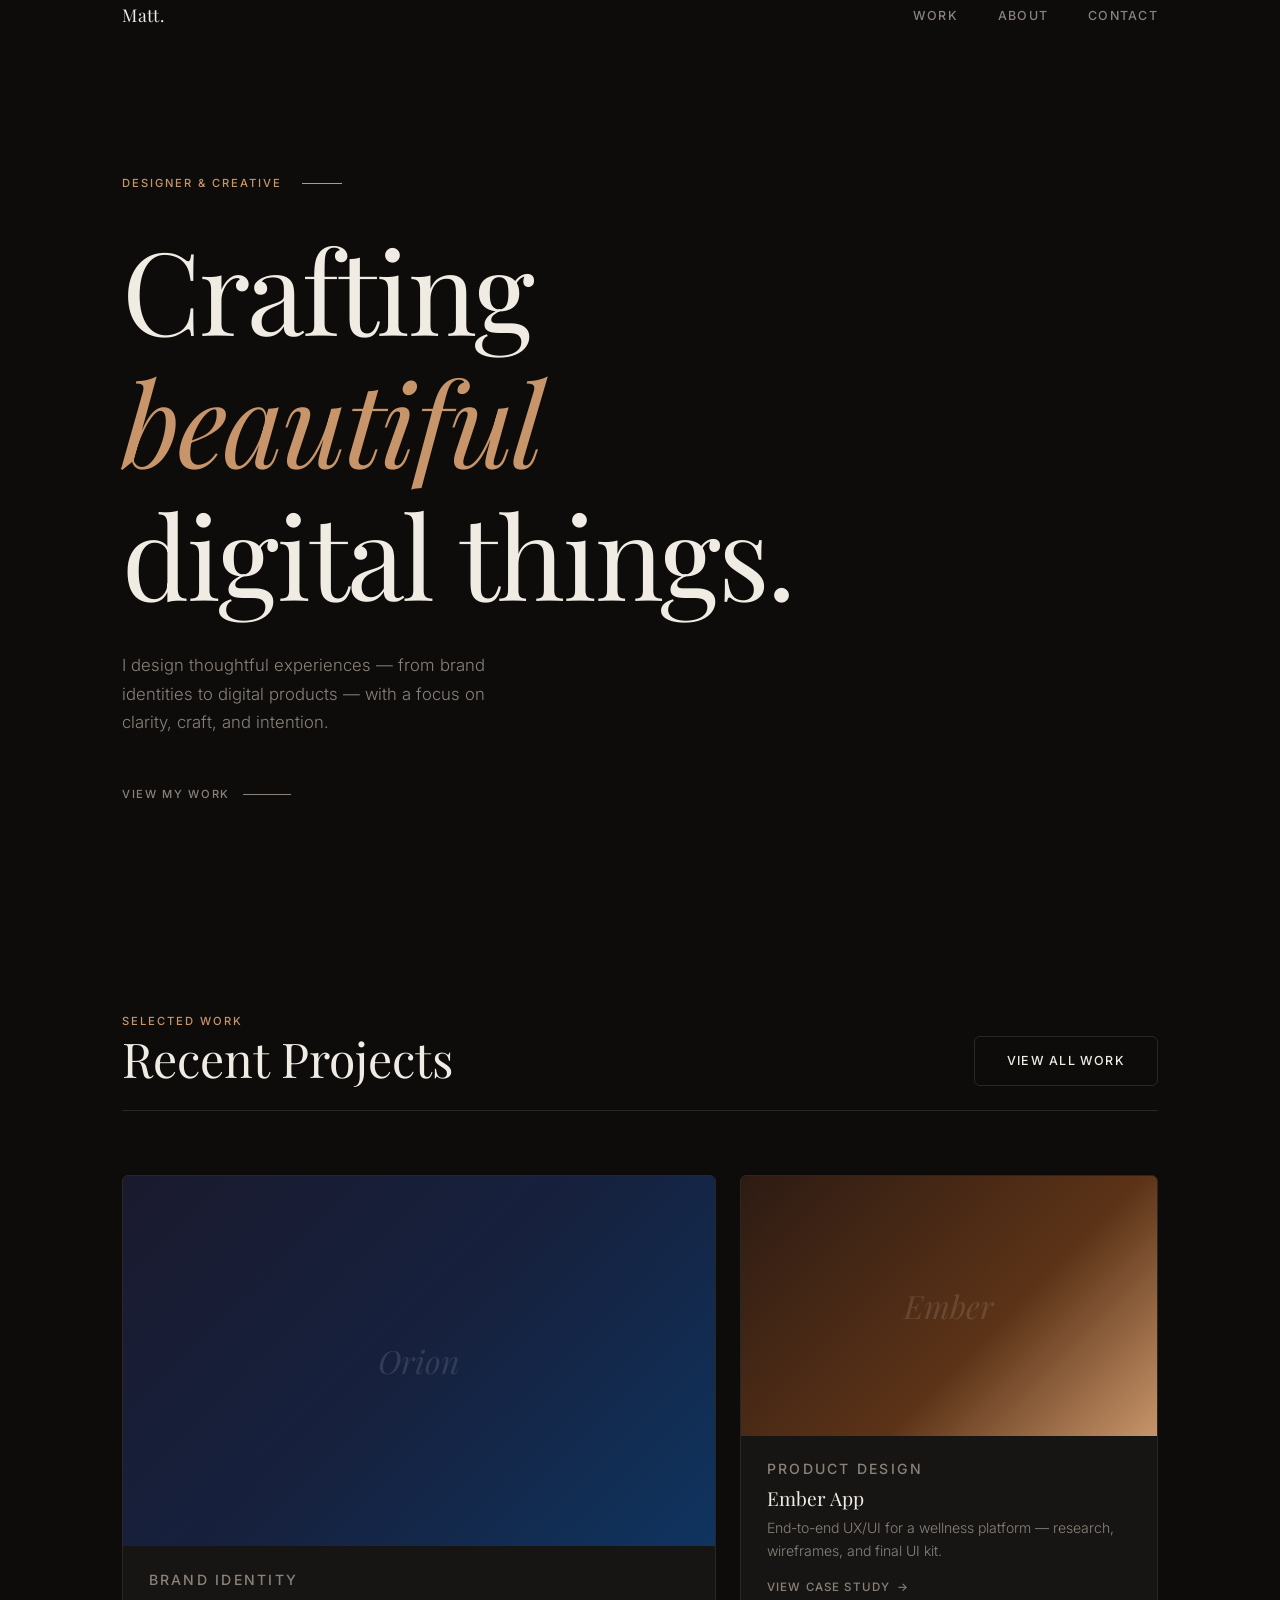
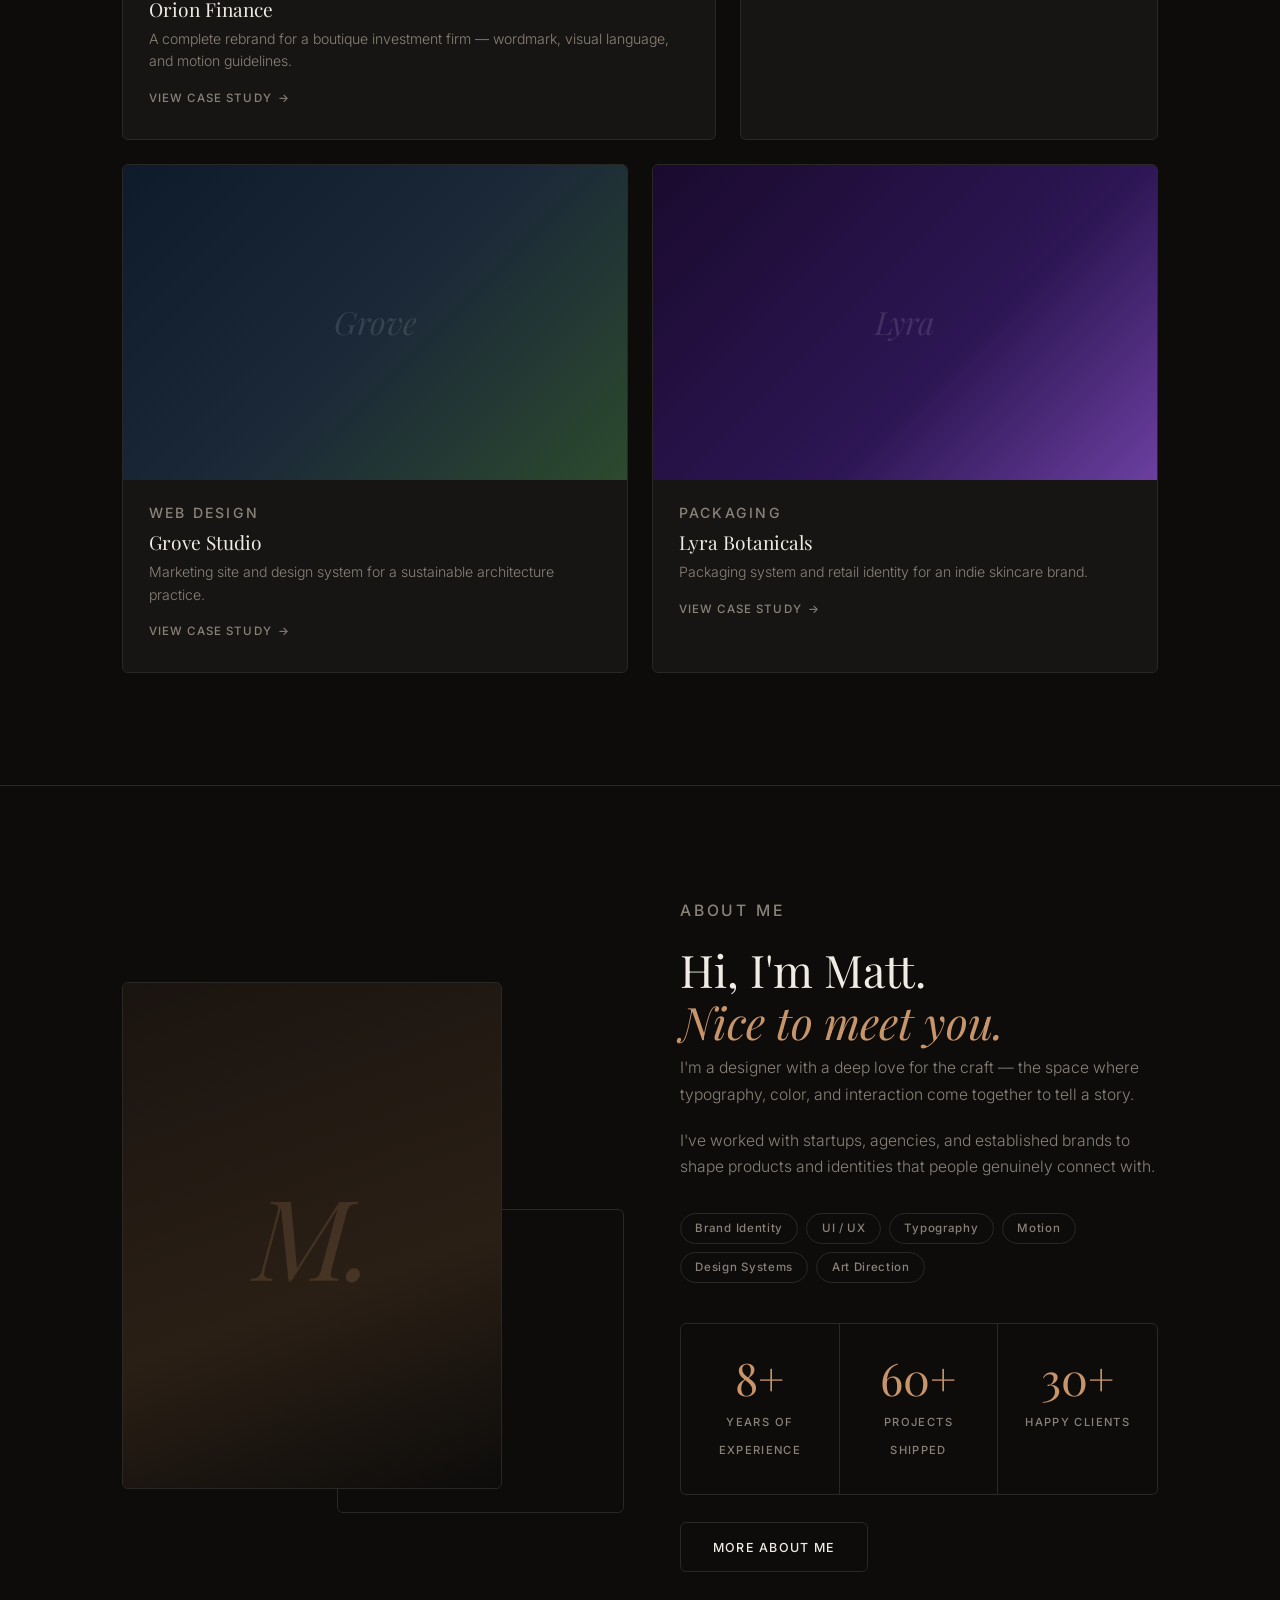
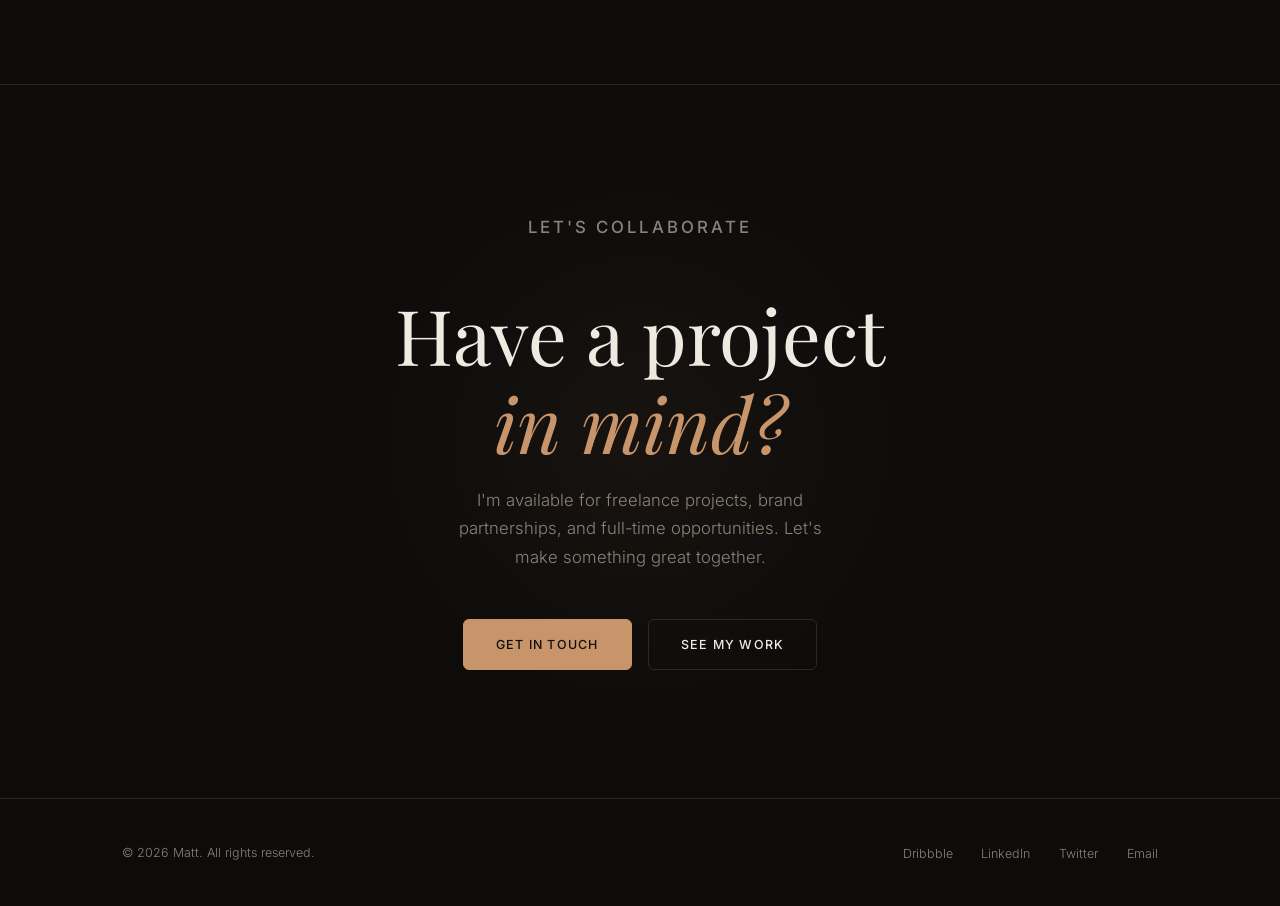
==== index.html @ e208a5a8 "first commit" ====
<!DOCTYPE html>
<html lang="en">
<head>
  <meta charset="UTF-8" />
  <meta name="viewport" content="width=device-width, initial-scale=1.0" />
  <title>Matt — Designer</title>
  <link rel="stylesheet" href="css/style.css" />
</head>
<body>

  <!-- Navigation -->
  <div class="nav-wrap">
    <nav class="container">
      <a href="index.html" class="nav-logo">Matt.</a>
      <ul class="nav-links">
        <li><a href="work.html">Work</a></li>
        <li><a href="about.html">About</a></li>
        <li><a href="contact.html">Contact</a></li>
      </ul>
    </nav>
  </div>

  <!-- Hero -->
  <section class="hero">
    <div class="hero-inner">
      <div class="hero-meta">
        <span class="eyebrow">Designer &amp; Creative</span>
        <span class="line"></span>
      </div>
      <h1 class="display">Crafting<br /><em style="font-style:italic; color:var(--accent)">beautiful</em><br />digital things.</h1>
      <p class="hero-sub">I design thoughtful experiences — from brand identities to digital products — with a focus on clarity, craft, and intention.</p>
      <a href="work.html" class="hero-scroll">View my work</a>
    </div>
  </section>

  <!-- Selected Work -->
  <section>
    <div class="container">
      <div class="section-header">
        <div>
          <p class="eyebrow">Selected work</p>
          <h2>Recent Projects</h2>
        </div>
        <a href="work.html" class="btn">View all work</a>
      </div>

      <div class="work-grid">

        <!-- Card 1 — wide -->
        <a href="work.html" class="work-card wide">
          <div class="card-thumb">
            <div class="thumb-bg pal-1"></div>
            <span class="card-thumb-label">Orion</span>
          </div>
          <div class="card-body">
            <p class="card-type">Brand Identity</p>
            <h3>Orion Finance</h3>
            <p>A complete rebrand for a boutique investment firm — wordmark, visual language, and motion guidelines.</p>
            <span class="card-link">View case study</span>
          </div>
        </a>

        <!-- Card 2 — tall -->
        <a href="work.html" class="work-card tall">
          <div class="card-thumb">
            <div class="thumb-bg pal-2"></div>
            <span class="card-thumb-label">Ember</span>
          </div>
          <div class="card-body">
            <p class="card-type">Product Design</p>
            <h3>Ember App</h3>
            <p>End-to-end UX/UI for a wellness platform — research, wireframes, and final UI kit.</p>
            <span class="card-link">View case study</span>
          </div>
        </a>

        <!-- Card 3 — half -->
        <a href="work.html" class="work-card half">
          <div class="card-thumb">
            <div class="thumb-bg pal-3"></div>
            <span class="card-thumb-label">Grove</span>
          </div>
          <div class="card-body">
            <p class="card-type">Web Design</p>
            <h3>Grove Studio</h3>
            <p>Marketing site and design system for a sustainable architecture practice.</p>
            <span class="card-link">View case study</span>
          </div>
        </a>

        <!-- Card 4 — half -->
        <a href="work.html" class="work-card half">
          <div class="card-thumb">
            <div class="thumb-bg pal-4"></div>
            <span class="card-thumb-label">Lyra</span>
          </div>
          <div class="card-body">
            <p class="card-type">Packaging</p>
            <h3>Lyra Botanicals</h3>
            <p>Packaging system and retail identity for an indie skincare brand.</p>
            <span class="card-link">View case study</span>
          </div>
        </a>

      </div>
    </div>
  </section>

  <hr class="divider" />

  <!-- About strip -->
  <section>
    <div class="container">
      <div class="about-strip">

        <div class="about-photo-wrap">
          <div class="photo-placeholder">
            <div class="ph-bg"></div>
            <span class="ph-initials">M.</span>
          </div>
          <div class="photo-accent"></div>
        </div>

        <div class="about-content">
          <p class="eyebrow">About me</p>
          <h2>Hi, I'm Matt.<br /><em>Nice to meet you.</em></h2>
          <p>I'm a designer with a deep love for the craft — the space where typography, color, and interaction come together to tell a story.</p>
          <p>I've worked with startups, agencies, and established brands to shape products and identities that people genuinely connect with.</p>
          <div class="skills-row">
            <span class="skill-tag">Brand Identity</span>
            <span class="skill-tag">UI / UX</span>
            <span class="skill-tag">Typography</span>
            <span class="skill-tag">Motion</span>
            <span class="skill-tag">Design Systems</span>
            <span class="skill-tag">Art Direction</span>
          </div>
          <div class="stats">
            <div class="stat">
              <span class="stat-num">8+</span>
              <span class="stat-label">Years of experience</span>
            </div>
            <div class="stat">
              <span class="stat-num">60+</span>
              <span class="stat-label">Projects shipped</span>
            </div>
            <div class="stat">
              <span class="stat-num">30+</span>
              <span class="stat-label">Happy clients</span>
            </div>
          </div>
          <br />
          <a href="about.html" class="btn">More about me</a>
        </div>

      </div>
    </div>
  </section>

  <hr class="divider" />

  <!-- Contact CTA -->
  <section class="cta">
    <div class="container">
      <p class="eyebrow">Let's collaborate</p>
      <h2>Have a project<br /><em style="font-style:italic; color:var(--accent)">in mind?</em></h2>
      <p>I'm available for freelance projects, brand partnerships, and full-time opportunities. Let's make something great together.</p>
      <div class="cta-links">
        <a href="contact.html" class="btn btn-primary">Get in touch</a>
        <a href="work.html" class="btn">See my work</a>
      </div>
    </div>
  </section>

  <!-- Footer -->
  <footer>
    <div class="footer-inner">
      <p class="footer-copy">&copy; 2026 Matt. All rights reserved.</p>
      <ul class="footer-links">
        <li><a href="https://dribbble.com" target="_blank" rel="noopener">Dribbble</a></li>
        <li><a href="https://linkedin.com" target="_blank" rel="noopener">LinkedIn</a></li>
        <li><a href="https://twitter.com" target="_blank" rel="noopener">Twitter</a></li>
        <li><a href="mailto:hello@matt.design">Email</a></li>
      </ul>
    </div>
  </footer>

</body>
</html>
---- css/style.css ----
/* ============================================================
   Matt — Designer Portfolio
   ============================================================ */

@import url('https://fonts.googleapis.com/css2?family=Playfair+Display:ital,wght@0,400;0,600;1,400&family=Inter:wght@300;400;500&display=swap');

/* ── Variables ─────────────────────────────────────────────── */
:root {
  --bg:        #0d0c0b;
  --bg-card:   #161513;
  --fg:        #f0ece4;
  --fg-muted:  #8a8279;
  --accent:    #c8956a;
  --accent-lt: #e0b896;
  --border:    #2a2825;
  --radius:    6px;
  --max-w:     1100px;

  --font-display: 'Playfair Display', Georgia, serif;
  --font-body:    'Inter', system-ui, sans-serif;
}

/* ── Reset ──────────────────────────────────────────────────── */
*, *::before, *::after { box-sizing: border-box; margin: 0; padding: 0; }

html { scroll-behavior: smooth; }

body {
  background-color: var(--bg);
  color: var(--fg);
  font-family: var(--font-body);
  font-weight: 300;
  font-size: 1rem;
  line-height: 1.7;
  -webkit-font-smoothing: antialiased;
}

img { display: block; max-width: 100%; }
a   { color: inherit; text-decoration: none; }

/* ── Typography ─────────────────────────────────────────────── */
h1, h2, h3, h4 {
  font-family: var(--font-display);
  font-weight: 400;
  line-height: 1.15;
  color: var(--fg);
}

.display {
  font-size: clamp(3.5rem, 9vw, 8rem);
  letter-spacing: -0.02em;
}

.eyebrow {
  font-family: var(--font-body);
  font-size: 0.7rem;
  font-weight: 500;
  letter-spacing: 0.18em;
  text-transform: uppercase;
  color: var(--accent);
}

/* ── Layout ─────────────────────────────────────────────────── */
.container {
  width: 100%;
  max-width: var(--max-w);
  margin: 0 auto;
  padding: 0 2rem;
}

section { padding: 7rem 0; }

/* ── Navigation ─────────────────────────────────────────────── */
nav {
  position: fixed;
  top: 0;
  left: 0;
  right: 0;
  z-index: 100;
  padding: 1.5rem 2rem;
  display: flex;
  align-items: center;
  justify-content: space-between;
  max-width: var(--max-w);
  margin: 0 auto;
}

/* full-width fixed bar behind nav */
.nav-wrap {
  position: fixed;
  top: 0; left: 0; right: 0;
  z-index: 100;
  background: linear-gradient(to bottom, var(--bg) 60%, transparent);
}

.nav-logo {
  font-family: var(--font-display);
  font-size: 1.1rem;
  letter-spacing: 0.04em;
  color: var(--fg);
  transition: color 0.2s;
}
.nav-logo:hover { color: var(--accent); }

.nav-links {
  list-style: none;
  display: flex;
  gap: 2.5rem;
}

.nav-links a {
  font-size: 0.78rem;
  font-weight: 500;
  letter-spacing: 0.1em;
  text-transform: uppercase;
  color: var(--fg-muted);
  transition: color 0.2s;
}
.nav-links a:hover,
.nav-links a.active { color: var(--accent); }

/* ── Hero ───────────────────────────────────────────────────── */
.hero {
  min-height: 100svh;
  display: flex;
  flex-direction: column;
  justify-content: flex-end;
  padding-bottom: 6rem;
}

.hero-inner {
  max-width: var(--max-w);
  margin: 0 auto;
  padding: 0 2rem;
  width: 100%;
}

.hero-meta {
  display: flex;
  align-items: center;
  gap: 1.2rem;
  margin-bottom: 1.8rem;
}

.hero-meta .line {
  width: 2.5rem;
  height: 1px;
  background: var(--accent);
}

.hero h1 { margin-bottom: 2rem; }

.hero-sub {
  max-width: 38ch;
  color: var(--fg-muted);
  font-size: 1.05rem;
  margin-bottom: 3rem;
}

.hero-scroll {
  font-size: 0.7rem;
  font-weight: 500;
  letter-spacing: 0.15em;
  text-transform: uppercase;
  color: var(--fg-muted);
  display: flex;
  align-items: center;
  gap: 0.8rem;
  transition: color 0.2s;
}

.hero-scroll::after {
  content: '';
  display: block;
  width: 3rem;
  height: 1px;
  background: currentColor;
  transition: width 0.3s;
}

.hero-scroll:hover { color: var(--accent); }
.hero-scroll:hover::after { width: 5rem; }

/* ── Buttons ────────────────────────────────────────────────── */
.btn {
  display: inline-flex;
  align-items: center;
  gap: 0.6rem;
  padding: 0.85rem 2rem;
  border: 1px solid var(--border);
  border-radius: var(--radius);
  font-family: var(--font-body);
  font-size: 0.78rem;
  font-weight: 500;
  letter-spacing: 0.1em;
  text-transform: uppercase;
  color: var(--fg);
  background: transparent;
  transition: border-color 0.25s, background 0.25s, color 0.25s;
  cursor: pointer;
}
.btn:hover {
  border-color: var(--accent);
  background: var(--accent);
  color: var(--bg);
}

.btn-primary {
  background: var(--accent);
  border-color: var(--accent);
  color: var(--bg);
}
.btn-primary:hover {
  background: var(--accent-lt);
  border-color: var(--accent-lt);
}

/* ── Section headings ───────────────────────────────────────── */
.section-header {
  display: flex;
  align-items: flex-end;
  justify-content: space-between;
  margin-bottom: 4rem;
  padding-bottom: 1.5rem;
  border-bottom: 1px solid var(--border);
  gap: 1rem;
  flex-wrap: wrap;
}

.section-header h2 { font-size: clamp(2rem, 4vw, 3rem); }

/* ── Work grid ──────────────────────────────────────────────── */
.work-grid {
  display: grid;
  grid-template-columns: repeat(12, 1fr);
  gap: 1.5rem;
}

.work-card {
  background: var(--bg-card);
  border: 1px solid var(--border);
  border-radius: var(--radius);
  overflow: hidden;
  transition: border-color 0.3s, transform 0.3s;
  cursor: pointer;
}

.work-card:hover {
  border-color: var(--accent);
  transform: translateY(-4px);
}

.work-card.wide  { grid-column: span 7; }
.work-card.tall  { grid-column: span 5; }
.work-card.half  { grid-column: span 6; }

.card-thumb {
  width: 100%;
  aspect-ratio: 16/10;
  display: flex;
  align-items: center;
  justify-content: center;
  overflow: hidden;
  position: relative;
}

.card-thumb .thumb-bg {
  position: absolute;
  inset: 0;
  transition: transform 0.5s ease;
}

.work-card:hover .thumb-bg { transform: scale(1.04); }

/* Placeholder palettes for thumbnails */
.pal-1 { background: linear-gradient(135deg, #1a1a2e 0%, #16213e 50%, #0f3460 100%); }
.pal-2 { background: linear-gradient(135deg, #2d1b13 0%, #5c3317 60%, #c8956a 100%); }
.pal-3 { background: linear-gradient(135deg, #0d1b2a 0%, #1b2838 50%, #2c4a2e 100%); }
.pal-4 { background: linear-gradient(135deg, #1a0a2e 0%, #2d1654 60%, #6b3fa0 100%); }
.pal-5 { background: linear-gradient(135deg, #1a1a14 0%, #2e2e1e 50%, #4a4a2e 100%); }

.card-thumb-label {
  position: relative;
  z-index: 1;
  font-family: var(--font-display);
  font-size: 2rem;
  color: rgba(255,255,255,0.12);
  font-style: italic;
}

.card-body {
  padding: 1.4rem 1.6rem 1.8rem;
}

.card-type {
  font-size: 0.65rem;
  font-weight: 500;
  letter-spacing: 0.16em;
  text-transform: uppercase;
  color: var(--accent);
  margin-bottom: 0.4rem;
}

.card-body h3 {
  font-size: 1.2rem;
  margin-bottom: 0.5rem;
}

.card-body p {
  font-size: 0.88rem;
  color: var(--fg-muted);
  line-height: 1.6;
}

.card-link {
  display: inline-flex;
  align-items: center;
  gap: 0.4rem;
  font-size: 0.72rem;
  font-weight: 500;
  letter-spacing: 0.1em;
  text-transform: uppercase;
  color: var(--fg-muted);
  margin-top: 1rem;
  transition: color 0.2s;
}
.card-link::after {
  content: '→';
  transition: transform 0.2s;
}
.card-link:hover { color: var(--accent); }
.card-link:hover::after { transform: translateX(3px); }

/* ── About strip ────────────────────────────────────────────── */
.about-strip {
  display: grid;
  grid-template-columns: 1fr 1fr;
  gap: 5rem;
  align-items: center;
}

.about-photo-wrap {
  position: relative;
}

.photo-placeholder {
  width: 100%;
  aspect-ratio: 3/4;
  max-width: 380px;
  background: var(--bg-card);
  border: 1px solid var(--border);
  border-radius: var(--radius);
  display: flex;
  align-items: center;
  justify-content: center;
  overflow: hidden;
  position: relative;
}

.photo-placeholder .ph-bg {
  position: absolute;
  inset: 0;
  background: linear-gradient(160deg, #1a1410 0%, #2a1f15 60%, var(--bg) 100%);
}

.photo-placeholder .ph-initials {
  position: relative;
  font-family: var(--font-display);
  font-size: 7rem;
  color: rgba(200,149,106,0.18);
  font-style: italic;
  letter-spacing: -0.03em;
}

.photo-accent {
  position: absolute;
  bottom: -1.5rem;
  right: -1.5rem;
  width: 60%;
  height: 60%;
  border: 1px solid var(--border);
  border-radius: var(--radius);
  z-index: -1;
}

.about-content h2 {
  font-size: clamp(2rem, 3.5vw, 2.8rem);
  margin-bottom: 0.5rem;
}

.about-content h2 em {
  font-style: italic;
  color: var(--accent);
}

.about-content p {
  color: var(--fg-muted);
  margin-bottom: 1.2rem;
  font-size: 0.98rem;
}

.skills-row {
  display: flex;
  flex-wrap: wrap;
  gap: 0.5rem;
  margin: 2rem 0 2.5rem;
}

.skill-tag {
  padding: 0.3rem 0.9rem;
  border: 1px solid var(--border);
  border-radius: 100px;
  font-size: 0.72rem;
  font-weight: 500;
  letter-spacing: 0.06em;
  color: var(--fg-muted);
  transition: border-color 0.2s, color 0.2s;
}
.skill-tag:hover { border-color: var(--accent); color: var(--accent); }

/* ── Stats ──────────────────────────────────────────────────── */
.stats {
  display: grid;
  grid-template-columns: repeat(3, 1fr);
  gap: 0;
  border: 1px solid var(--border);
  border-radius: var(--radius);
  overflow: hidden;
}

.stat {
  padding: 2rem 1.5rem;
  text-align: center;
  border-right: 1px solid var(--border);
}
.stat:last-child { border-right: none; }

.stat-num {
  font-family: var(--font-display);
  font-size: 2.8rem;
  color: var(--accent);
  display: block;
  line-height: 1;
  margin-bottom: 0.4rem;
}

.stat-label {
  font-size: 0.7rem;
  font-weight: 500;
  letter-spacing: 0.12em;
  text-transform: uppercase;
  color: var(--fg-muted);
}

/* ── Contact CTA ────────────────────────────────────────────── */
.cta {
  text-align: center;
  padding: 8rem 0;
  position: relative;
  overflow: hidden;
}

.cta::before {
  content: '';
  position: absolute;
  top: 50%;
  left: 50%;
  transform: translate(-50%, -50%);
  width: 600px;
  height: 600px;
  border-radius: 50%;
  background: radial-gradient(circle, rgba(200,149,106,0.05) 0%, transparent 70%);
  pointer-events: none;
}

.cta h2 {
  font-size: clamp(2.5rem, 6vw, 5rem);
  margin-bottom: 1.2rem;
}

.cta p {
  color: var(--fg-muted);
  font-size: 1.05rem;
  max-width: 38ch;
  margin: 0 auto 3rem;
}

.cta-links {
  display: flex;
  align-items: center;
  justify-content: center;
  gap: 1rem;
  flex-wrap: wrap;
}

/* ── Divider ────────────────────────────────────────────────── */
.divider {
  border: none;
  border-top: 1px solid var(--border);
  margin: 0;
}

/* ── Footer ─────────────────────────────────────────────────── */
footer {
  padding: 2.5rem 0;
  border-top: 1px solid var(--border);
}

.footer-inner {
  max-width: var(--max-w);
  margin: 0 auto;
  padding: 0 2rem;
  display: flex;
  align-items: center;
  justify-content: space-between;
  flex-wrap: wrap;
  gap: 1rem;
}

.footer-copy {
  font-size: 0.78rem;
  color: var(--fg-muted);
}

.footer-links {
  list-style: none;
  display: flex;
  gap: 1.8rem;
}

.footer-links a {
  font-size: 0.78rem;
  color: var(--fg-muted);
  transition: color 0.2s;
}
.footer-links a:hover { color: var(--accent); }

/* ── Page hero (inner pages) ────────────────────────────────── */
.page-hero {
  padding: 12rem 0 5rem;
}

.page-hero h1 {
  font-size: clamp(2.8rem, 6vw, 5.5rem);
  margin-top: 1rem;
}

/* ── About page ─────────────────────────────────────────────── */
.about-full {
  display: grid;
  grid-template-columns: 2fr 3fr;
  gap: 6rem;
  align-items: start;
  padding: 0 0 7rem;
}

.about-sidebar { position: sticky; top: 7rem; }

.about-sidebar .photo-placeholder { max-width: 100%; }

.about-text h3 {
  font-size: clamp(1.5rem, 2.5vw, 2rem);
  margin: 3rem 0 0.8rem;
}
.about-text h3:first-child { margin-top: 0; }

.about-text p {
  color: var(--fg-muted);
  font-size: 0.98rem;
  margin-bottom: 1rem;
}

.experience-list { list-style: none; margin-top: 2rem; }

.experience-item {
  display: grid;
  grid-template-columns: 1fr 3fr;
  gap: 2rem;
  padding: 1.8rem 0;
  border-top: 1px solid var(--border);
}

.exp-year {
  font-size: 0.75rem;
  font-weight: 500;
  letter-spacing: 0.1em;
  text-transform: uppercase;
  color: var(--fg-muted);
  padding-top: 0.2rem;
}

.exp-role {
  font-family: var(--font-display);
  font-size: 1.05rem;
  margin-bottom: 0.25rem;
}

.exp-co {
  font-size: 0.82rem;
  color: var(--accent);
  margin-bottom: 0.5rem;
}

.exp-desc {
  font-size: 0.88rem;
  color: var(--fg-muted);
}

/* ── Work page grid ─────────────────────────────────────────── */
.work-page-grid {
  display: grid;
  grid-template-columns: repeat(2, 1fr);
  gap: 1.5rem;
  padding-bottom: 7rem;
}

.work-page-grid .work-card { grid-column: span 1; }
.work-page-grid .work-card.featured { grid-column: span 2; }

.work-page-grid .card-thumb { aspect-ratio: 16/9; }

.filter-row {
  display: flex;
  gap: 0.6rem;
  flex-wrap: wrap;
  margin-bottom: 4rem;
}

.filter-btn {
  padding: 0.4rem 1.1rem;
  border: 1px solid var(--border);
  border-radius: 100px;
  font-family: var(--font-body);
  font-size: 0.72rem;
  font-weight: 500;
  letter-spacing: 0.08em;
  text-transform: uppercase;
  color: var(--fg-muted);
  background: transparent;
  cursor: pointer;
  transition: all 0.2s;
}

.filter-btn:hover, .filter-btn.active {
  border-color: var(--accent);
  color: var(--accent);
}

/* ── Contact page ───────────────────────────────────────────── */
.contact-grid {
  display: grid;
  grid-template-columns: 5fr 4fr;
  gap: 6rem;
  padding-bottom: 7rem;
  align-items: start;
}

.contact-form { display: flex; flex-direction: column; gap: 1.5rem; }

.form-row { display: grid; grid-template-columns: 1fr 1fr; gap: 1.5rem; }

.field { display: flex; flex-direction: column; gap: 0.5rem; }

.field label {
  font-size: 0.7rem;
  font-weight: 500;
  letter-spacing: 0.12em;
  text-transform: uppercase;
  color: var(--fg-muted);
}

.field input,
.field textarea,
.field select {
  background: var(--bg-card);
  border: 1px solid var(--border);
  border-radius: var(--radius);
  padding: 0.85rem 1rem;
  font-family: var(--font-body);
  font-size: 0.92rem;
  color: var(--fg);
  outline: none;
  transition: border-color 0.2s;
  appearance: none;
}

.field input:focus,
.field textarea:focus,
.field select:focus { border-color: var(--accent); }

.field textarea { resize: vertical; min-height: 150px; }

.contact-info { padding-top: 0.5rem; }

.contact-info p {
  color: var(--fg-muted);
  font-size: 0.98rem;
  margin-bottom: 2.5rem;
}

.contact-detail-list { list-style: none; }

.contact-detail-item {
  padding: 1.2rem 0;
  border-top: 1px solid var(--border);
  display: flex;
  flex-direction: column;
  gap: 0.2rem;
}

.contact-detail-item:last-child { border-bottom: 1px solid var(--border); }

.detail-label {
  font-size: 0.65rem;
  font-weight: 500;
  letter-spacing: 0.14em;
  text-transform: uppercase;
  color: var(--accent);
}

.detail-value {
  font-family: var(--font-display);
  font-size: 1.05rem;
}

/* ── Responsive ─────────────────────────────────────────────── */
@media (max-width: 900px) {
  .work-card.wide,
  .work-card.tall  { grid-column: span 12; }
  .work-card.half  { grid-column: span 12; }

  .about-strip { grid-template-columns: 1fr; gap: 3rem; }
  .photo-placeholder { max-width: 280px; }
  .photo-accent { display: none; }

  .about-full { grid-template-columns: 1fr; gap: 3rem; }
  .about-sidebar { position: static; }

  .work-page-grid { grid-template-columns: 1fr; }
  .work-page-grid .work-card.featured { grid-column: span 1; }

  .contact-grid { grid-template-columns: 1fr; gap: 3rem; }
  .form-row { grid-template-columns: 1fr; }

  .experience-item { grid-template-columns: 1fr; gap: 0.3rem; }
}

@media (max-width: 600px) {
  nav { padding: 1.2rem 1.2rem; }
  .container { padding: 0 1.2rem; }
  .hero-inner { padding: 0 1.2rem; }
  section { padding: 4rem 0; }
  .footer-inner { flex-direction: column; align-items: flex-start; }
  .stats { grid-template-columns: 1fr; }
  .stat { border-right: none; border-bottom: 1px solid var(--border); }
  .stat:last-child { border-bottom: none; }
}
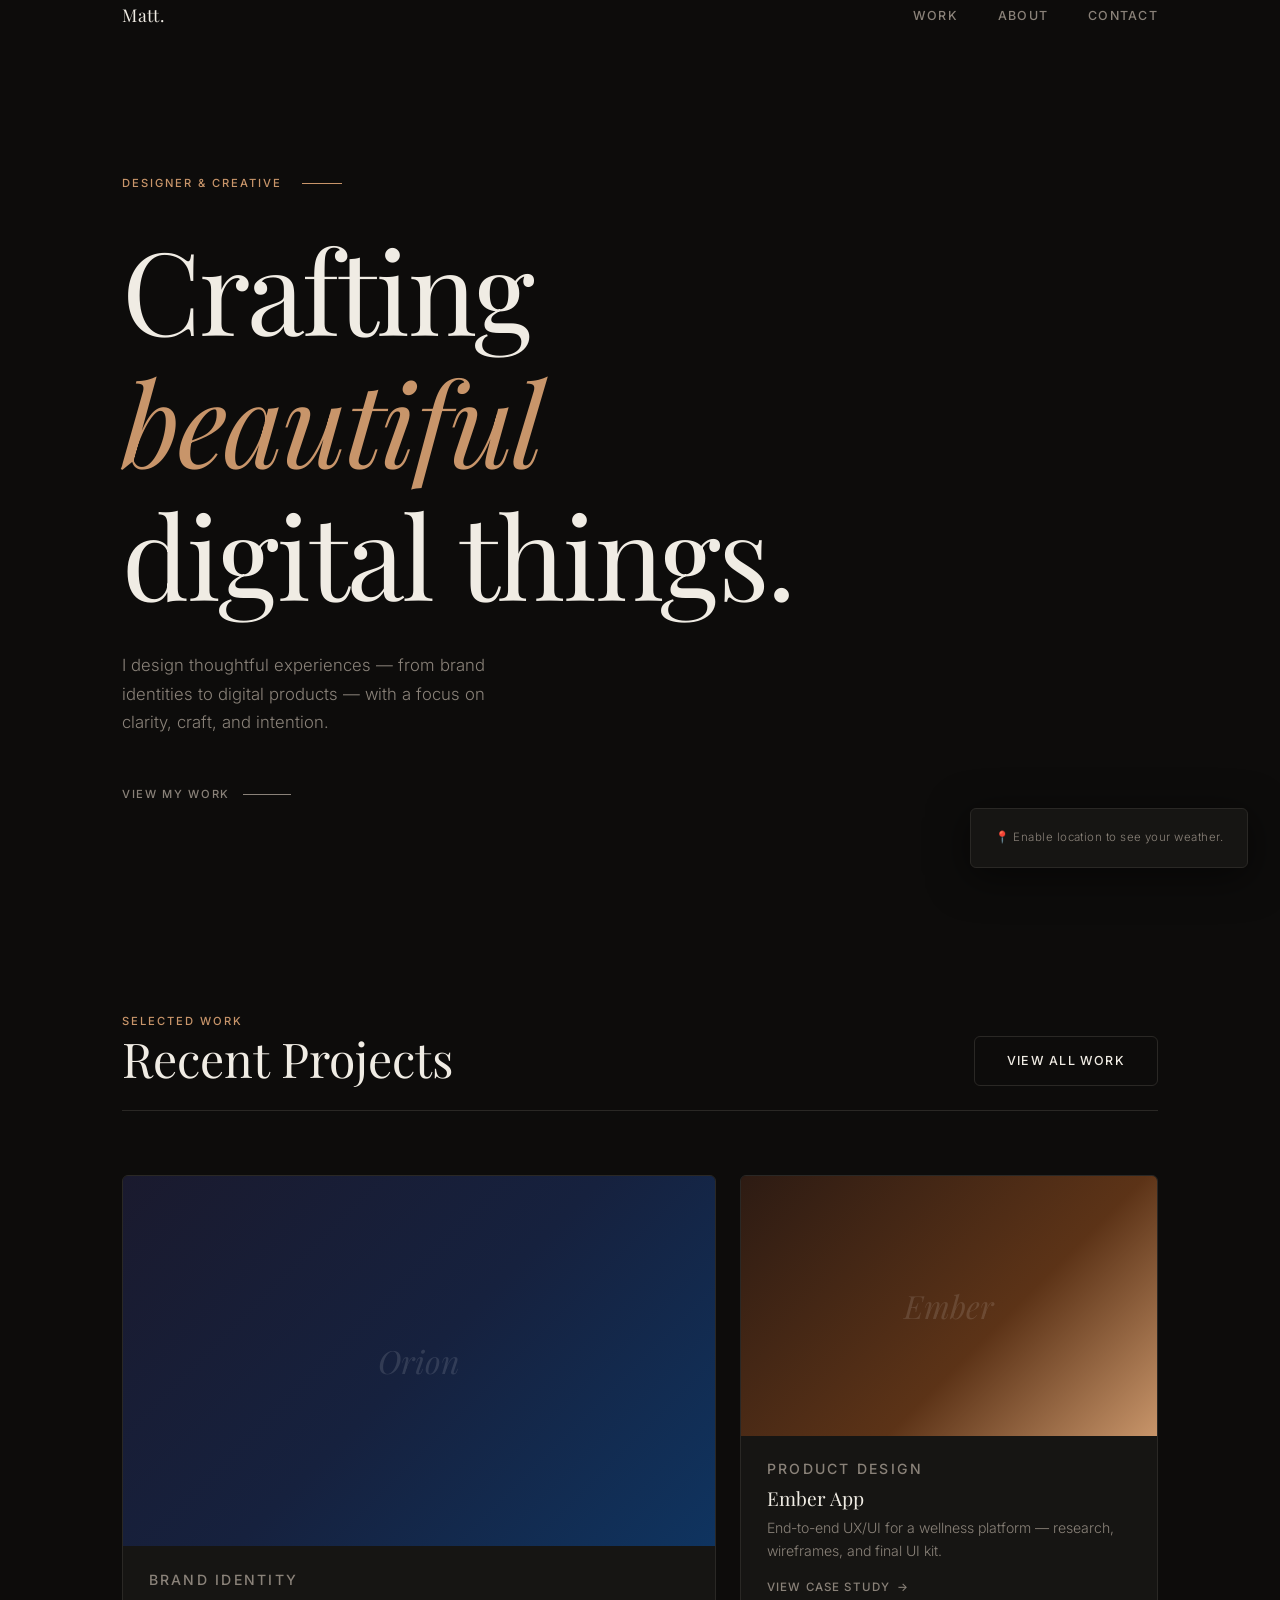
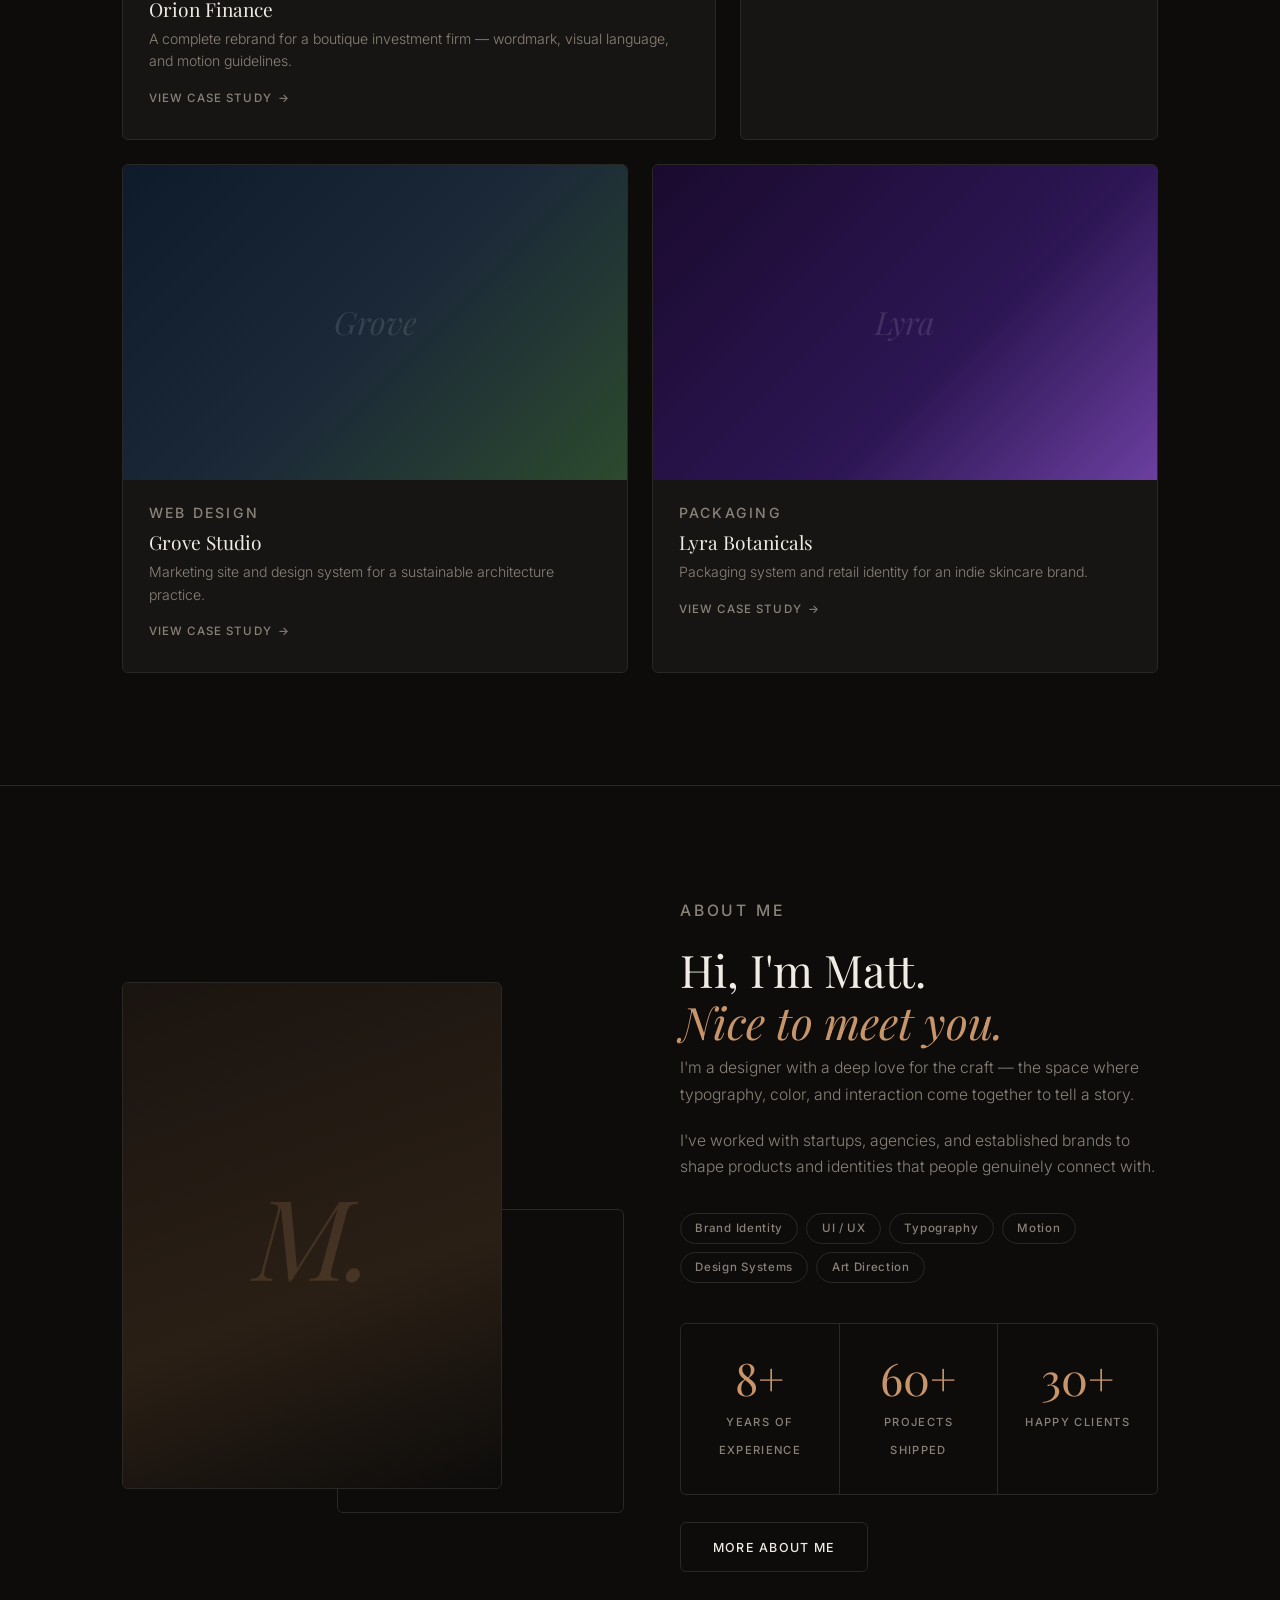
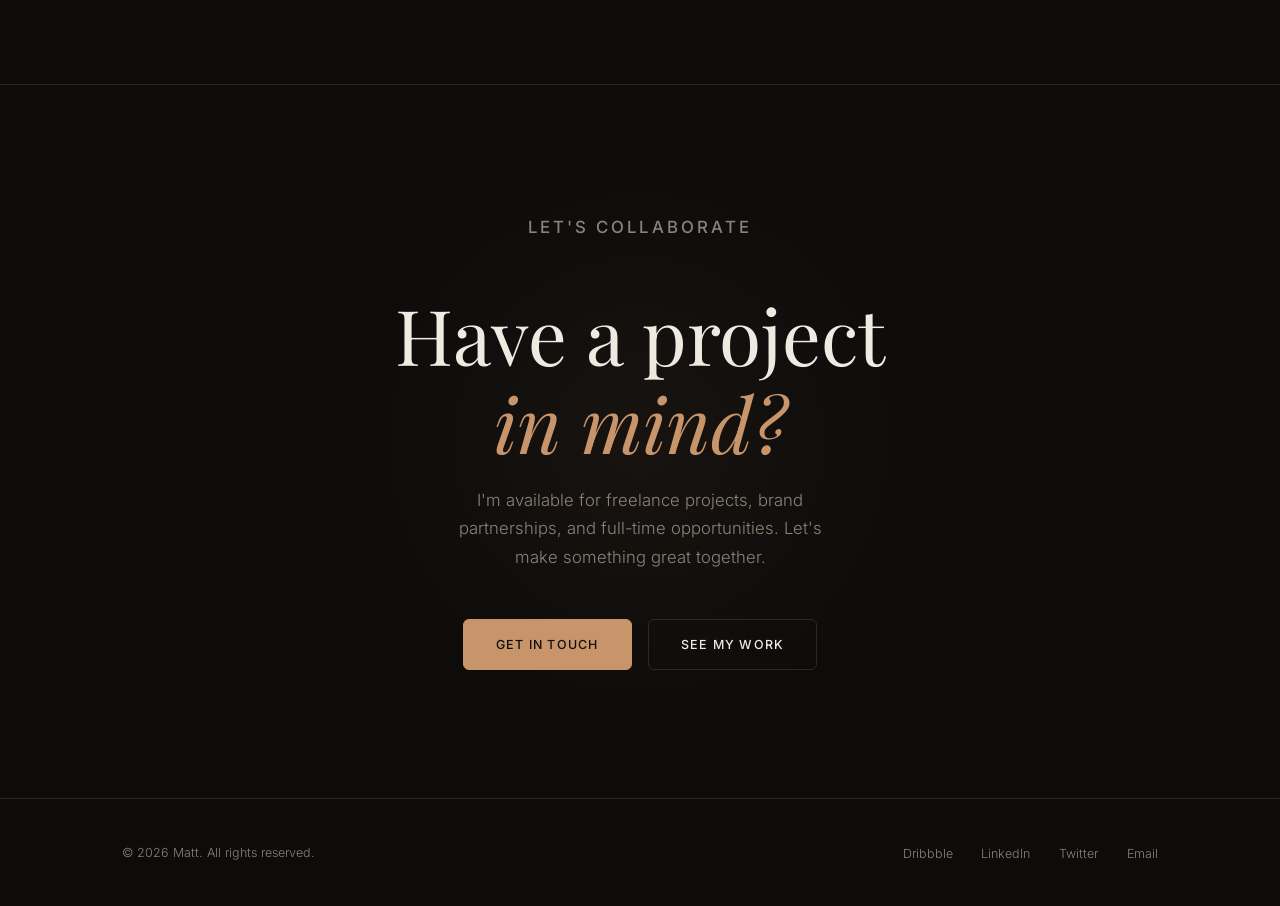
==== commit ba729774: "Add weather widget with loading state and error handling" ====
--- a/index.html
+++ b/index.html
@@ -5,6 +5,85 @@
   <meta name="viewport" content="width=device-width, initial-scale=1.0" />
   <title>Matt — Designer</title>
   <link rel="stylesheet" href="css/style.css" />
+  <style>
+    /* ── Weather Widget ───────────────────────────────────────── */
+    .weather-widget {
+      position: fixed;
+      bottom: 2rem;
+      right: 2rem;
+      z-index: 50;
+      background: var(--bg-card);
+      border: 1px solid var(--border);
+      border-radius: var(--radius);
+      padding: 1.2rem 1.5rem;
+      min-width: 172px;
+      box-shadow: 0 8px 40px rgba(0, 0, 0, 0.55);
+      transition: border-color 0.3s;
+    }
+    .weather-widget:hover { border-color: var(--accent); }
+
+    .weather-loading {
+      display: flex;
+      align-items: center;
+      gap: 0.7rem;
+      font-size: 0.72rem;
+      font-weight: 500;
+      letter-spacing: 0.1em;
+      text-transform: uppercase;
+      color: var(--fg-muted);
+    }
+
+    .weather-spinner {
+      flex-shrink: 0;
+      width: 14px;
+      height: 14px;
+      border: 1.5px solid var(--border);
+      border-top-color: var(--accent);
+      border-radius: 50%;
+      animation: w-spin 0.75s linear infinite;
+    }
+    @keyframes w-spin { to { transform: rotate(360deg); } }
+
+    .weather-top {
+      display: flex;
+      align-items: center;
+      gap: 0.75rem;
+      margin-bottom: 0.45rem;
+    }
+    .weather-emoji { font-size: 2.2rem; line-height: 1; }
+
+    .weather-temp {
+      font-family: var(--font-display);
+      font-size: 2rem;
+      color: var(--fg);
+      line-height: 1;
+    }
+    .weather-unit {
+      font-family: var(--font-body);
+      font-size: 0.78rem;
+      color: var(--fg-muted);
+      vertical-align: super;
+      margin-left: 1px;
+    }
+    .weather-desc {
+      font-size: 0.67rem;
+      font-weight: 500;
+      letter-spacing: 0.14em;
+      text-transform: uppercase;
+      color: var(--accent);
+      margin-bottom: 0.25rem;
+    }
+    .weather-loc {
+      font-size: 0.65rem;
+      color: var(--fg-muted);
+      letter-spacing: 0.04em;
+    }
+    .weather-error {
+      font-size: 0.72rem;
+      color: var(--fg-muted);
+      letter-spacing: 0.04em;
+    }
+  </style>
 </head>
 <body>
 
@@ -184,5 +263,127 @@
     </div>
   </footer>
 
+  <!-- Weather Widget -->
+  <div class="weather-widget" id="weather-widget" aria-label="Current weather">
+    <div id="weather-loading" class="weather-loading">
+      <span class="weather-spinner"></span>Locating…
+    </div>
+    <div id="weather-content" style="display:none">
+      <div class="weather-top">
+        <span class="weather-emoji" id="weather-emoji"></span>
+        <div>
+          <span class="weather-temp" id="weather-temp"></span><span class="weather-unit">°F</span>
+        </div>
+      </div>
+      <p class="weather-desc" id="weather-desc"></p>
+      <p class="weather-loc" id="weather-loc"></p>
+    </div>
+    <div id="weather-error" style="display:none" class="weather-error">📍 Location unavailable</div>
+  </div>
+
+  <script>
+    (function () {
+      var WMO = {
+        0:  { emoji: '\u2600\uFE0F',  desc: 'Clear' },
+        1:  { emoji: '\uD83C\uDF24\uFE0F', desc: 'Mainly clear' },
+        2:  { emoji: '\u26C5',  desc: 'Partly cloudy' },
+        3:  { emoji: '\u2601\uFE0F',  desc: 'Overcast' },
+        45: { emoji: '\uD83C\uDF2B\uFE0F', desc: 'Foggy' },
+        48: { emoji: '\uD83C\uDF2B\uFE0F', desc: 'Icy fog' },
+        51: { emoji: '\uD83C\uDF26\uFE0F', desc: 'Light drizzle' },
+        53: { emoji: '\uD83C\uDF26\uFE0F', desc: 'Drizzle' },
+        55: { emoji: '\uD83C\uDF26\uFE0F', desc: 'Drizzle' },
+        61: { emoji: '\uD83C\uDF27\uFE0F', desc: 'Light rain' },
+        63: { emoji: '\uD83C\uDF27\uFE0F', desc: 'Rain' },
+        65: { emoji: '\uD83C\uDF27\uFE0F', desc: 'Heavy rain' },
+        71: { emoji: '\uD83C\uDF28\uFE0F', desc: 'Light snow' },
+        73: { emoji: '\uD83C\uDF28\uFE0F', desc: 'Snowfall' },
+        75: { emoji: '\u2744\uFE0F',  desc: 'Heavy snow' },
+        77: { emoji: '\uD83C\uDF28\uFE0F', desc: 'Snow grains' },
+        80: { emoji: '\uD83C\uDF27\uFE0F', desc: 'Showers' },
+        81: { emoji: '\uD83C\uDF27\uFE0F', desc: 'Heavy showers' },
+        82: { emoji: '\u26C8\uFE0F',  desc: 'Violent showers' },
+        85: { emoji: '\uD83C\uDF28\uFE0F', desc: 'Snow showers' },
+        86: { emoji: '\uD83C\uDF28\uFE0F', desc: 'Heavy snow showers' },
+        95: { emoji: '\u26C8\uFE0F',  desc: 'Thunderstorm' },
+        96: { emoji: '\u26C8\uFE0F',  desc: 'Thunderstorm' },
+        99: { emoji: '\u26C8\uFE0F',  desc: 'Severe storm' }
+      };
+
+      function show(id) { document.getElementById(id).style.display = ''; }
+      function hide(id) { document.getElementById(id).style.display = 'none'; }
+
+      function onError(message) {
+        var errorEl = document.getElementById('weather-error');
+        errorEl.textContent = message || '📍 Location unavailable';
+        hide('weather-loading');
+        hide('weather-content');
+        show('weather-error');
+      }
+
+      function isPermissionDenied(err) {
+        if (!err) return false;
+        var code = err.code;
+        var deniedCode = err.PERMISSION_DENIED;
+        var msg = (err.message || '').toLowerCase();
+        return code === 1 || code === deniedCode || /denied|permission/.test(msg);
+      }
+
+      function fetchWeather(lat, lon) {
+        fetch(
+          'https://api.open-meteo.com/v1/forecast' +
+          '?latitude=' + lat + '&longitude=' + lon +
+          '&current=temperature_2m,weather_code' +
+          '&temperature_unit=fahrenheit&timezone=auto'
+        )
+          .then(function (res) {
+            if (!res.ok) throw new Error('bad response');
+            return res.json();
+          })
+          .then(function (data) {
+            if (!data || !data.current) throw new Error('missing weather payload');
+
+            var temp = Math.round(data.current.temperature_2m);
+            var code = data.current.weather_code;
+            var cond = WMO[code] || { emoji: '\uD83C\uDF21\uFE0F', desc: 'Unknown' };
+            var tz   = (data.timezone || '').split('/').pop().replace(/_/g, ' ');
+
+            document.getElementById('weather-emoji').textContent = cond.emoji;
+            document.getElementById('weather-temp').textContent  = temp;
+            document.getElementById('weather-desc').textContent  = cond.desc;
+            document.getElementById('weather-loc').textContent   = tz;
+
+            hide('weather-loading');
+            show('weather-content');
+            hide('weather-error');
+          })
+          .catch(function () { onError(); });
+      }
+
+      if (!navigator.geolocation) {
+        onError('📍 Enable location to see your weather.');
+        return;
+      }
+
+      navigator.geolocation.getCurrentPosition(
+        function (pos) { fetchWeather(pos.coords.latitude, pos.coords.longitude); },
+        function (err) {
+          if (isPermissionDenied(err)) {
+            onError('📍 Enable location to see your weather.');
+            return;
+          }
+
+          if (err && err.code === 3) {
+            onError('📍 Location timed out. Please refresh to try again.');
+            return;
+          }
+
+          onError();
+        },
+        { enableHighAccuracy: false, timeout: 15000, maximumAge: 300000 }
+      );
+    }());
+  </script>
+
 </body>
 </html>
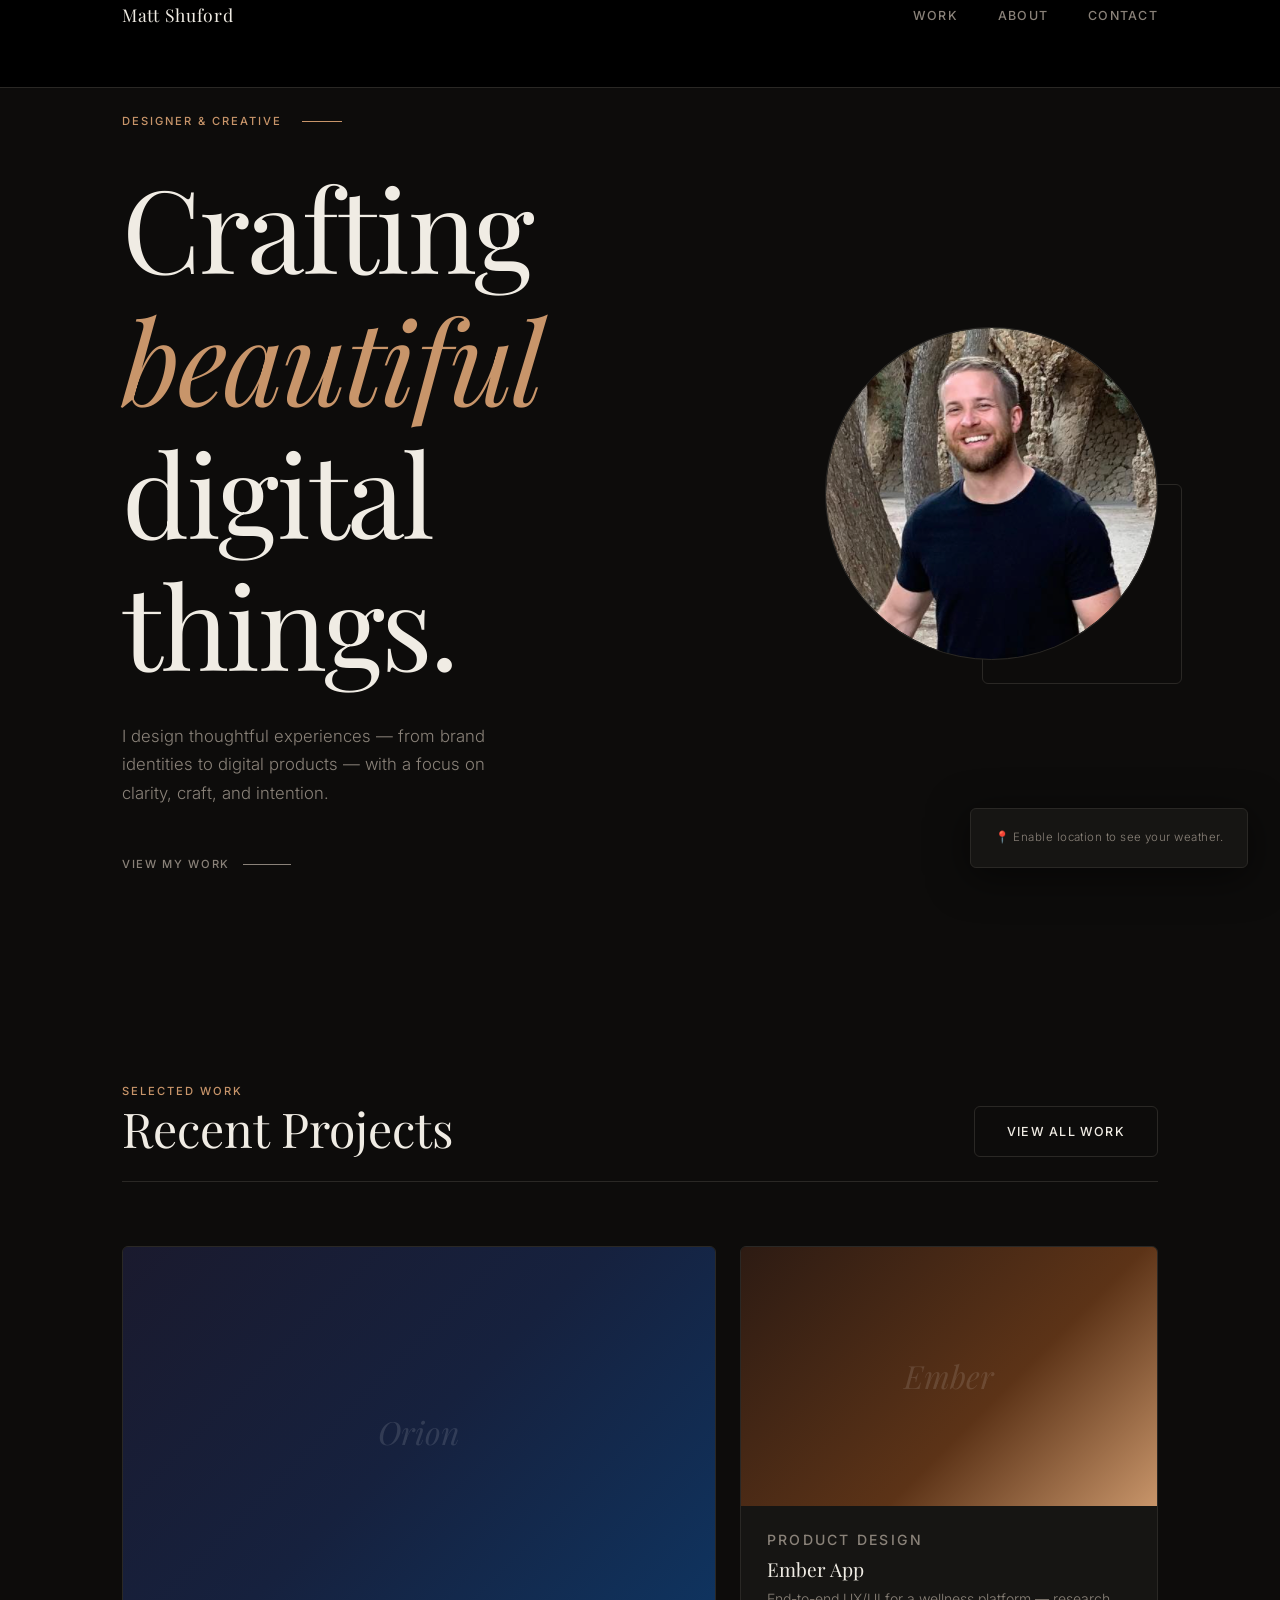
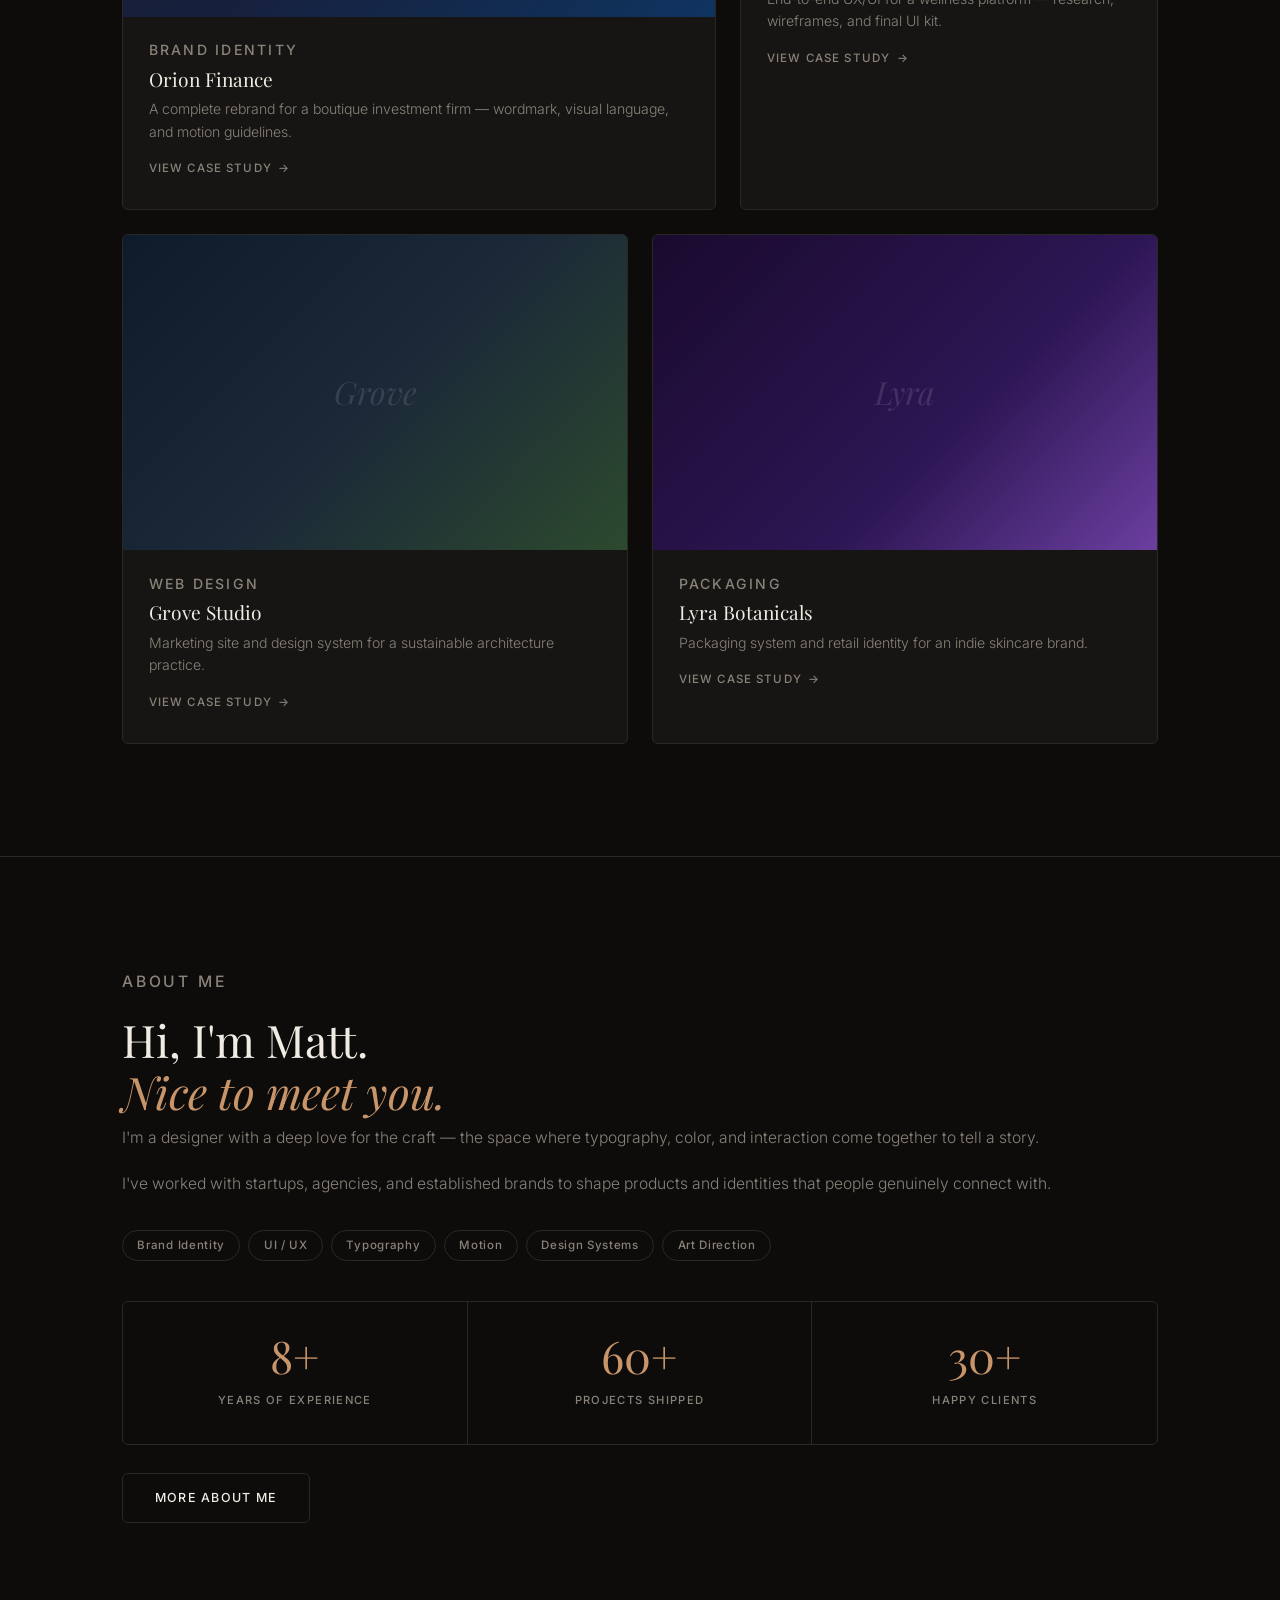
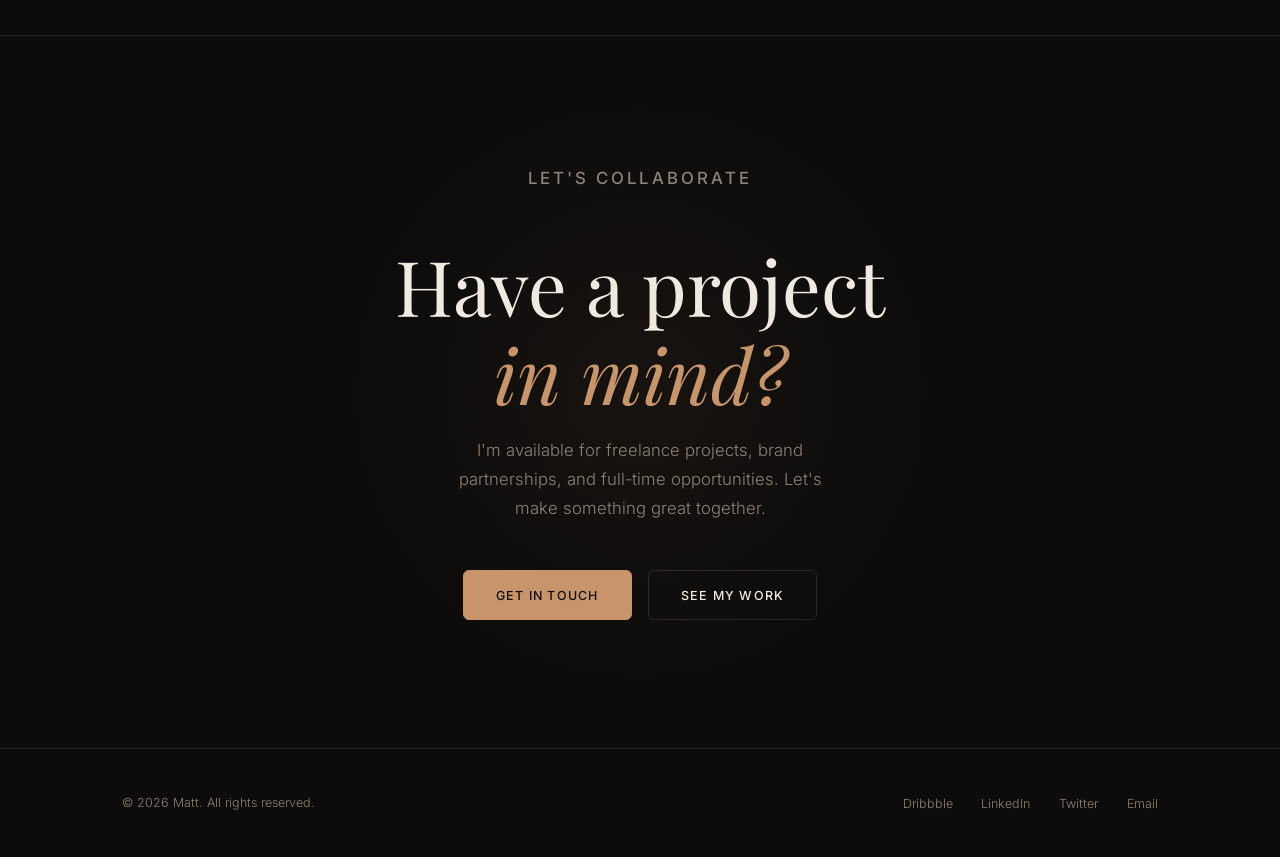
==== commit b4b7a6d9: "Refactor code structure for improved readability and maintainability" ====
--- a/index.html
+++ b/index.html
@@ -5,96 +5,17 @@
   <meta name="viewport" content="width=device-width, initial-scale=1.0" />
   <title>Matt — Designer</title>
   <link rel="stylesheet" href="css/style.css" />
-  <style>
-    /* ── Weather Widget ───────────────────────────────────────── */
-    .weather-widget {
-      position: fixed;
-      bottom: 2rem;
-      right: 2rem;
-      z-index: 50;
-      background: var(--bg-card);
-      border: 1px solid var(--border);
-      border-radius: var(--radius);
-      padding: 1.2rem 1.5rem;
-      min-width: 172px;
-      box-shadow: 0 8px 40px rgba(0, 0, 0, 0.55);
-      transition: border-color 0.3s;
-    }
-    .weather-widget:hover { border-color: var(--accent); }
-
-    .weather-loading {
-      display: flex;
-      align-items: center;
-      gap: 0.7rem;
-      font-size: 0.72rem;
-      font-weight: 500;
-      letter-spacing: 0.1em;
-      text-transform: uppercase;
-      color: var(--fg-muted);
-    }
-
-    .weather-spinner {
-      flex-shrink: 0;
-      width: 14px;
-      height: 14px;
-      border: 1.5px solid var(--border);
-      border-top-color: var(--accent);
-      border-radius: 50%;
-      animation: w-spin 0.75s linear infinite;
-    }
-    @keyframes w-spin { to { transform: rotate(360deg); } }
-
-    .weather-top {
-      display: flex;
-      align-items: center;
-      gap: 0.75rem;
-      margin-bottom: 0.45rem;
-    }
-    .weather-emoji { font-size: 2.2rem; line-height: 1; }
-
-    .weather-temp {
-      font-family: var(--font-display);
-      font-size: 2rem;
-      color: var(--fg);
-      line-height: 1;
-    }
-    .weather-unit {
-      font-family: var(--font-body);
-      font-size: 0.78rem;
-      color: var(--fg-muted);
-      vertical-align: super;
-      margin-left: 1px;
-    }
-    .weather-desc {
-      font-size: 0.67rem;
-      font-weight: 500;
-      letter-spacing: 0.14em;
-      text-transform: uppercase;
-      color: var(--accent);
-      margin-bottom: 0.25rem;
-    }
-    .weather-loc {
-      font-size: 0.65rem;
-      color: var(--fg-muted);
-      letter-spacing: 0.04em;
-    }
-    .weather-error {
-      font-size: 0.72rem;
-      color: var(--fg-muted);
-      letter-spacing: 0.04em;
-    }
-  </style>
 </head>
 <body>
 
   <!-- Navigation -->
   <div class="nav-wrap">
     <nav class="container">
-      <a href="index.html" class="nav-logo">Matt.</a>
+      <a href="index.html" class="nav-logo">Matt Shuford</a>
       <ul class="nav-links">
-        <li><a href="work.html">Work</a></li>
-        <li><a href="about.html">About</a></li>
-        <li><a href="contact.html">Contact</a></li>
+        <li><a href="pages/work.html">Work</a></li>
+        <li><a href="pages/about.html">About</a></li>
+        <li><a href="pages/contact.html">Contact</a></li>
       </ul>
     </nav>
   </div>
@@ -102,13 +23,22 @@
   <!-- Hero -->
   <section class="hero">
     <div class="hero-inner">
-      <div class="hero-meta">
-        <span class="eyebrow">Designer &amp; Creative</span>
-        <span class="line"></span>
-      </div>
-      <h1 class="display">Crafting<br /><em style="font-style:italic; color:var(--accent)">beautiful</em><br />digital things.</h1>
-      <p class="hero-sub">I design thoughtful experiences — from brand identities to digital products — with a focus on clarity, craft, and intention.</p>
-      <a href="work.html" class="hero-scroll">View my work</a>
+      <div class="hero-content">
+        <div class="hero-meta">
+          <span class="eyebrow">Designer &amp; Creative</span>
+          <span class="line"></span>
+        </div>
+        <h1 class="display">Crafting<br /><em style="font-style:italic; color:var(--accent)">beautiful</em><br />digital things.</h1>
+        <p class="hero-sub">I design thoughtful experiences — from brand identities to digital products — with a focus on clarity, craft, and intention.</p>
+        <a href="pages/work.html" class="hero-scroll">View my work</a>
+      </div>
+      <div class="about-photo-wrap hero-photo">
+        <div class="photo-placeholder">
+          <img src="Screen%20Shot%202022-02-01%20at%2012.26.31%20PM%20copy.png" alt="Portrait of Matt Shuford" class="profile-photo" />
+          <div class="reveal-grid" id="reveal-grid"></div>
+        </div>
+        <div class="photo-accent"></div>
+      </div>
     </div>
   </section>
 
@@ -120,13 +50,13 @@
           <p class="eyebrow">Selected work</p>
           <h2>Recent Projects</h2>
         </div>
-        <a href="work.html" class="btn">View all work</a>
+        <a href="pages/work.html" class="btn">View all work</a>
       </div>
 
       <div class="work-grid">
 
         <!-- Card 1 — wide -->
-        <a href="work.html" class="work-card wide">
+        <a href="pages/work.html" class="work-card wide">
           <div class="card-thumb">
             <div class="thumb-bg pal-1"></div>
             <span class="card-thumb-label">Orion</span>
@@ -140,7 +70,7 @@
         </a>
 
         <!-- Card 2 — tall -->
-        <a href="work.html" class="work-card tall">
+        <a href="pages/work.html" class="work-card tall">
           <div class="card-thumb">
             <div class="thumb-bg pal-2"></div>
             <span class="card-thumb-label">Ember</span>
@@ -154,7 +84,7 @@
         </a>
 
         <!-- Card 3 — half -->
-        <a href="work.html" class="work-card half">
+        <a href="pages/work.html" class="work-card half">
           <div class="card-thumb">
             <div class="thumb-bg pal-3"></div>
             <span class="card-thumb-label">Grove</span>
@@ -168,7 +98,7 @@
         </a>
 
         <!-- Card 4 — half -->
-        <a href="work.html" class="work-card half">
+        <a href="pages/work.html" class="work-card half">
           <div class="card-thumb">
             <div class="thumb-bg pal-4"></div>
             <span class="card-thumb-label">Lyra</span>
@@ -191,14 +121,6 @@
   <section>
     <div class="container">
       <div class="about-strip">
-
-        <div class="about-photo-wrap">
-          <div class="photo-placeholder">
-            <div class="ph-bg"></div>
-            <span class="ph-initials">M.</span>
-          </div>
-          <div class="photo-accent"></div>
-        </div>
 
         <div class="about-content">
           <p class="eyebrow">About me</p>
@@ -228,7 +150,7 @@
             </div>
           </div>
           <br />
-          <a href="about.html" class="btn">More about me</a>
+          <a href="pages/about.html" class="btn">More about me</a>
         </div>
 
       </div>
@@ -244,8 +166,8 @@
       <h2>Have a project<br /><em style="font-style:italic; color:var(--accent)">in mind?</em></h2>
       <p>I'm available for freelance projects, brand partnerships, and full-time opportunities. Let's make something great together.</p>
       <div class="cta-links">
-        <a href="contact.html" class="btn btn-primary">Get in touch</a>
-        <a href="work.html" class="btn">See my work</a>
+        <a href="pages/contact.html" class="btn btn-primary">Get in touch</a>
+        <a href="pages/work.html" class="btn">See my work</a>
       </div>
     </div>
   </section>
@@ -277,113 +199,52 @@
       </div>
       <p class="weather-desc" id="weather-desc"></p>
       <p class="weather-loc" id="weather-loc"></p>
+      <button id="weather-forecast-toggle" class="weather-forecast-toggle" type="button" aria-expanded="false" disabled>5-day forecast</button>
+      <div id="weather-forecast" class="weather-forecast" style="display:none">
+        <ul id="weather-forecast-list" class="weather-forecast-list"></ul>
+      </div>
     </div>
     <div id="weather-error" style="display:none" class="weather-error">📍 Location unavailable</div>
   </div>
 
   <script>
-    (function () {
-      var WMO = {
-        0:  { emoji: '\u2600\uFE0F',  desc: 'Clear' },
-        1:  { emoji: '\uD83C\uDF24\uFE0F', desc: 'Mainly clear' },
-        2:  { emoji: '\u26C5',  desc: 'Partly cloudy' },
-        3:  { emoji: '\u2601\uFE0F',  desc: 'Overcast' },
-        45: { emoji: '\uD83C\uDF2B\uFE0F', desc: 'Foggy' },
-        48: { emoji: '\uD83C\uDF2B\uFE0F', desc: 'Icy fog' },
-        51: { emoji: '\uD83C\uDF26\uFE0F', desc: 'Light drizzle' },
-        53: { emoji: '\uD83C\uDF26\uFE0F', desc: 'Drizzle' },
-        55: { emoji: '\uD83C\uDF26\uFE0F', desc: 'Drizzle' },
-        61: { emoji: '\uD83C\uDF27\uFE0F', desc: 'Light rain' },
-        63: { emoji: '\uD83C\uDF27\uFE0F', desc: 'Rain' },
-        65: { emoji: '\uD83C\uDF27\uFE0F', desc: 'Heavy rain' },
-        71: { emoji: '\uD83C\uDF28\uFE0F', desc: 'Light snow' },
-        73: { emoji: '\uD83C\uDF28\uFE0F', desc: 'Snowfall' },
-        75: { emoji: '\u2744\uFE0F',  desc: 'Heavy snow' },
-        77: { emoji: '\uD83C\uDF28\uFE0F', desc: 'Snow grains' },
-        80: { emoji: '\uD83C\uDF27\uFE0F', desc: 'Showers' },
-        81: { emoji: '\uD83C\uDF27\uFE0F', desc: 'Heavy showers' },
-        82: { emoji: '\u26C8\uFE0F',  desc: 'Violent showers' },
-        85: { emoji: '\uD83C\uDF28\uFE0F', desc: 'Snow showers' },
-        86: { emoji: '\uD83C\uDF28\uFE0F', desc: 'Heavy snow showers' },
-        95: { emoji: '\u26C8\uFE0F',  desc: 'Thunderstorm' },
-        96: { emoji: '\u26C8\uFE0F',  desc: 'Thunderstorm' },
-        99: { emoji: '\u26C8\uFE0F',  desc: 'Severe storm' }
-      };
-
-      function show(id) { document.getElementById(id).style.display = ''; }
-      function hide(id) { document.getElementById(id).style.display = 'none'; }
-
-      function onError(message) {
-        var errorEl = document.getElementById('weather-error');
-        errorEl.textContent = message || '📍 Location unavailable';
-        hide('weather-loading');
-        hide('weather-content');
-        show('weather-error');
+    (function() {
+      const container = document.getElementById('reveal-grid');
+      if (!container) return;
+
+      const gridSize = 14; // 14x14 grid of reveal blocks (~3x the original)
+      const animationDuration = 4; // 4 seconds total
+      const totalDiagonals = (gridSize - 1) * 2; // 0 to 26
+      const blockDuration = 0.35; // how long each block takes to fade
+      const stagger = animationDuration / totalDiagonals; // delay between diagonals
+
+      for (let row = 0; row < gridSize; row++) {
+        for (let col = 0; col < gridSize; col++) {
+          const block = document.createElement('div');
+          block.className = 'reveal-block';
+          
+          const blockSize = 100 / gridSize;
+          block.style.width = blockSize + '%';
+          block.style.height = blockSize + '%';
+          block.style.left = (col * blockSize) + '%';
+          block.style.top = (row * blockSize) + '%';
+          
+          // Diagonal sweep: all blocks on same diagonal (row+col) reveal together
+          const diagonalIndex = row + col;
+          const delay = diagonalIndex * stagger;
+          
+          block.style.animationName = 'revealBlock';
+          block.style.animationDuration = blockDuration + 's';
+          block.style.animationDelay = delay + 's';
+          block.style.animationFillMode = 'forwards';
+          
+          container.appendChild(block);
+        }
       }
-
-      function isPermissionDenied(err) {
-        if (!err) return false;
-        var code = err.code;
-        var deniedCode = err.PERMISSION_DENIED;
-        var msg = (err.message || '').toLowerCase();
-        return code === 1 || code === deniedCode || /denied|permission/.test(msg);
-      }
-
-      function fetchWeather(lat, lon) {
-        fetch(
-          'https://api.open-meteo.com/v1/forecast' +
-          '?latitude=' + lat + '&longitude=' + lon +
-          '&current=temperature_2m,weather_code' +
-          '&temperature_unit=fahrenheit&timezone=auto'
-        )
-          .then(function (res) {
-            if (!res.ok) throw new Error('bad response');
-            return res.json();
-          })
-          .then(function (data) {
-            if (!data || !data.current) throw new Error('missing weather payload');
-
-            var temp = Math.round(data.current.temperature_2m);
-            var code = data.current.weather_code;
-            var cond = WMO[code] || { emoji: '\uD83C\uDF21\uFE0F', desc: 'Unknown' };
-            var tz   = (data.timezone || '').split('/').pop().replace(/_/g, ' ');
-
-            document.getElementById('weather-emoji').textContent = cond.emoji;
-            document.getElementById('weather-temp').textContent  = temp;
-            document.getElementById('weather-desc').textContent  = cond.desc;
-            document.getElementById('weather-loc').textContent   = tz;
-
-            hide('weather-loading');
-            show('weather-content');
-            hide('weather-error');
-          })
-          .catch(function () { onError(); });
-      }
-
-      if (!navigator.geolocation) {
-        onError('📍 Enable location to see your weather.');
-        return;
-      }
-
-      navigator.geolocation.getCurrentPosition(
-        function (pos) { fetchWeather(pos.coords.latitude, pos.coords.longitude); },
-        function (err) {
-          if (isPermissionDenied(err)) {
-            onError('📍 Enable location to see your weather.');
-            return;
-          }
-
-          if (err && err.code === 3) {
-            onError('📍 Location timed out. Please refresh to try again.');
-            return;
-          }
-
-          onError();
-        },
-        { enableHighAccuracy: false, timeout: 15000, maximumAge: 300000 }
-      );
-    }());
+    })();
   </script>
+
+  <script src="js/app.js" defer></script>
 
 </body>
 </html>
--- a/css/style.css
+++ b/css/style.css
@@ -90,7 +90,9 @@
   position: fixed;
   top: 0; left: 0; right: 0;
   z-index: 100;
-  background: linear-gradient(to bottom, var(--bg) 60%, transparent);
+  height: 5.5rem;
+  background: #000;
+  border-bottom: 1px solid var(--border);
 }
 
 .nav-logo {
@@ -133,6 +135,22 @@
   margin: 0 auto;
   padding: 0 2rem;
   width: 100%;
+  display: flex;
+  align-items: center;
+  gap: 3rem;
+}
+
+.hero-content {
+  flex: 1;
+  min-width: 0;
+}
+
+.hero-photo {
+  flex-shrink: 0;
+}
+
+.hero-photo .photo-placeholder {
+  max-width: 364px;
 }
 
 .hero-meta {
@@ -181,6 +199,35 @@
 .hero-scroll:hover { color: var(--accent); }
 .hero-scroll:hover::after { width: 5rem; }
 
+/* ── Image Reveal Animation ──────────────────────────────────── */
+@keyframes revealBlock {
+  0% {
+    background: #000;
+    opacity: 1;
+  }
+  100% {
+    background: #000;
+    opacity: 0;
+  }
+}
+
+.reveal-grid {
+  position: absolute;
+  top: 0;
+  left: 0;
+  width: 100%;
+  height: 100%;
+  display: grid;
+  grid-template-columns: repeat(14, 1fr);
+  grid-template-rows: repeat(14, 1fr);
+  overflow: hidden;
+}
+
+.reveal-block {
+  position: absolute;
+  background: #000;
+}
+
 /* ── Buttons ────────────────────────────────────────────────── */
 .btn {
   display: inline-flex;
@@ -334,7 +381,7 @@
 /* ── About strip ────────────────────────────────────────────── */
 .about-strip {
   display: grid;
-  grid-template-columns: 1fr 1fr;
+  grid-template-columns: 1fr;
   gap: 5rem;
   align-items: center;
 }
@@ -345,11 +392,11 @@
 
 .photo-placeholder {
   width: 100%;
-  aspect-ratio: 3/4;
-  max-width: 380px;
+  aspect-ratio: 1 / 1;
+  max-width: 360px;
   background: var(--bg-card);
   border: 1px solid var(--border);
-  border-radius: var(--radius);
+  border-radius: 50%;
   display: flex;
   align-items: center;
   justify-content: center;
@@ -357,19 +404,13 @@
   position: relative;
 }
 
-.photo-placeholder .ph-bg {
-  position: absolute;
-  inset: 0;
-  background: linear-gradient(160deg, #1a1410 0%, #2a1f15 60%, var(--bg) 100%);
-}
-
-.photo-placeholder .ph-initials {
-  position: relative;
-  font-family: var(--font-display);
-  font-size: 7rem;
-  color: rgba(200,149,106,0.18);
-  font-style: italic;
-  letter-spacing: -0.03em;
+.profile-photo {
+  width: 100%;
+  height: 100%;
+  object-fit: cover;
+  object-position: center 22%;
+  border-radius: 50%;
+  display: block;
 }
 
 .photo-accent {
@@ -729,6 +770,11 @@
   .work-card.tall  { grid-column: span 12; }
   .work-card.half  { grid-column: span 12; }
 
+  .hero-inner { flex-direction: column; gap: 2rem; align-items: center; }
+  .hero-content { text-align: center; }
+  .hero-photo { width: 100%; }
+  .hero-photo .photo-placeholder { max-width: 250px; }
+
   .about-strip { grid-template-columns: 1fr; gap: 3rem; }
   .photo-placeholder { max-width: 280px; }
   .photo-accent { display: none; }
@@ -748,10 +794,169 @@
 @media (max-width: 600px) {
   nav { padding: 1.2rem 1.2rem; }
   .container { padding: 0 1.2rem; }
-  .hero-inner { padding: 0 1.2rem; }
+  .hero-inner { padding: 0 1.2rem; flex-direction: column; gap: 2rem; align-items: center; }
+  .hero-content { text-align: center; }
+  .hero-photo { width: 100%; }
+  .hero-photo .photo-placeholder { max-width: 220px; }
   section { padding: 4rem 0; }
   .footer-inner { flex-direction: column; align-items: flex-start; }
   .stats { grid-template-columns: 1fr; }
   .stat { border-right: none; border-bottom: 1px solid var(--border); }
   .stat:last-child { border-bottom: none; }
 }
+
+/* ── Weather Widget ───────────────────────────────────────── */
+.weather-widget {
+  position: fixed;
+  bottom: 2rem;
+  right: 2rem;
+  z-index: 50;
+  background: var(--bg-card);
+  border: 1px solid var(--border);
+  border-radius: var(--radius);
+  padding: 1.2rem 1.5rem;
+  min-width: 172px;
+  box-shadow: 0 8px 40px rgba(0, 0, 0, 0.55);
+  transition: border-color 0.3s;
+}
+.weather-widget:hover { border-color: var(--accent); }
+
+.weather-loading {
+  display: flex;
+  align-items: center;
+  gap: 0.7rem;
+  font-size: 0.72rem;
+  font-weight: 500;
+  letter-spacing: 0.1em;
+  text-transform: uppercase;
+  color: var(--fg-muted);
+}
+
+.weather-spinner {
+  flex-shrink: 0;
+  width: 14px;
+  height: 14px;
+  border: 1.5px solid var(--border);
+  border-top-color: var(--accent);
+  border-radius: 50%;
+  animation: w-spin 0.75s linear infinite;
+}
+@keyframes w-spin { to { transform: rotate(360deg); } }
+
+.weather-top {
+  display: flex;
+  align-items: center;
+  gap: 0.75rem;
+  margin-bottom: 0.45rem;
+}
+.weather-emoji { font-size: 2.2rem; line-height: 1; }
+
+.weather-temp {
+  font-family: var(--font-display);
+  font-size: 2rem;
+  color: var(--fg);
+  line-height: 1;
+}
+.weather-unit {
+  font-family: var(--font-body);
+  font-size: 0.78rem;
+  color: var(--fg-muted);
+  vertical-align: super;
+  margin-left: 1px;
+}
+.weather-desc {
+  font-size: 0.67rem;
+  font-weight: 500;
+  letter-spacing: 0.14em;
+  text-transform: uppercase;
+  color: var(--accent);
+  margin-bottom: 0.25rem;
+}
+.weather-loc {
+  font-size: 0.65rem;
+  color: var(--fg-muted);
+  letter-spacing: 0.04em;
+}
+.weather-forecast-toggle {
+  margin-top: 0.75rem;
+  display: inline-flex;
+  align-items: center;
+  gap: 0.45rem;
+  padding: 0.38rem 0.68rem;
+  border: 1px solid var(--border);
+  border-radius: 999px;
+  background: transparent;
+  color: var(--fg-muted);
+  font-size: 0.65rem;
+  font-weight: 500;
+  letter-spacing: 0.1em;
+  text-transform: uppercase;
+  cursor: pointer;
+  transition: border-color 0.25s, color 0.25s, background 0.25s;
+}
+.weather-forecast-toggle:hover {
+  color: var(--fg);
+  border-color: var(--accent);
+}
+.weather-forecast-toggle.active {
+  color: var(--bg);
+  border-color: var(--accent);
+  background: var(--accent);
+}
+.weather-forecast-toggle:disabled {
+  opacity: 0.5;
+  cursor: not-allowed;
+}
+.weather-forecast {
+  margin-top: 0.8rem;
+  padding-top: 0.8rem;
+  border-top: 1px solid var(--border);
+}
+.weather-forecast-list {
+  list-style: none;
+  display: grid;
+  gap: 0.38rem;
+}
+.weather-forecast-item {
+  display: grid;
+  grid-template-columns: 2.8rem 1fr auto;
+  align-items: center;
+  column-gap: 0.5rem;
+  font-size: 0.68rem;
+  color: var(--fg-muted);
+  letter-spacing: 0.03em;
+}
+.weather-forecast-day {
+  font-weight: 500;
+  color: var(--fg);
+  text-transform: uppercase;
+  letter-spacing: 0.09em;
+  font-size: 0.6rem;
+}
+.weather-forecast-main {
+  display: flex;
+  align-items: center;
+  gap: 0.35rem;
+  min-width: 0;
+  white-space: nowrap;
+  overflow: hidden;
+  text-overflow: ellipsis;
+}
+.weather-forecast-temps {
+  color: var(--fg);
+  font-weight: 500;
+  letter-spacing: 0.02em;
+}
+@media (max-width: 640px) {
+  .weather-widget {
+    right: 1rem;
+    left: 1rem;
+    bottom: 1rem;
+    min-width: 0;
+  }
+}
+.weather-error {
+  font-size: 0.72rem;
+  color: var(--fg-muted);
+  letter-spacing: 0.04em;
+}
